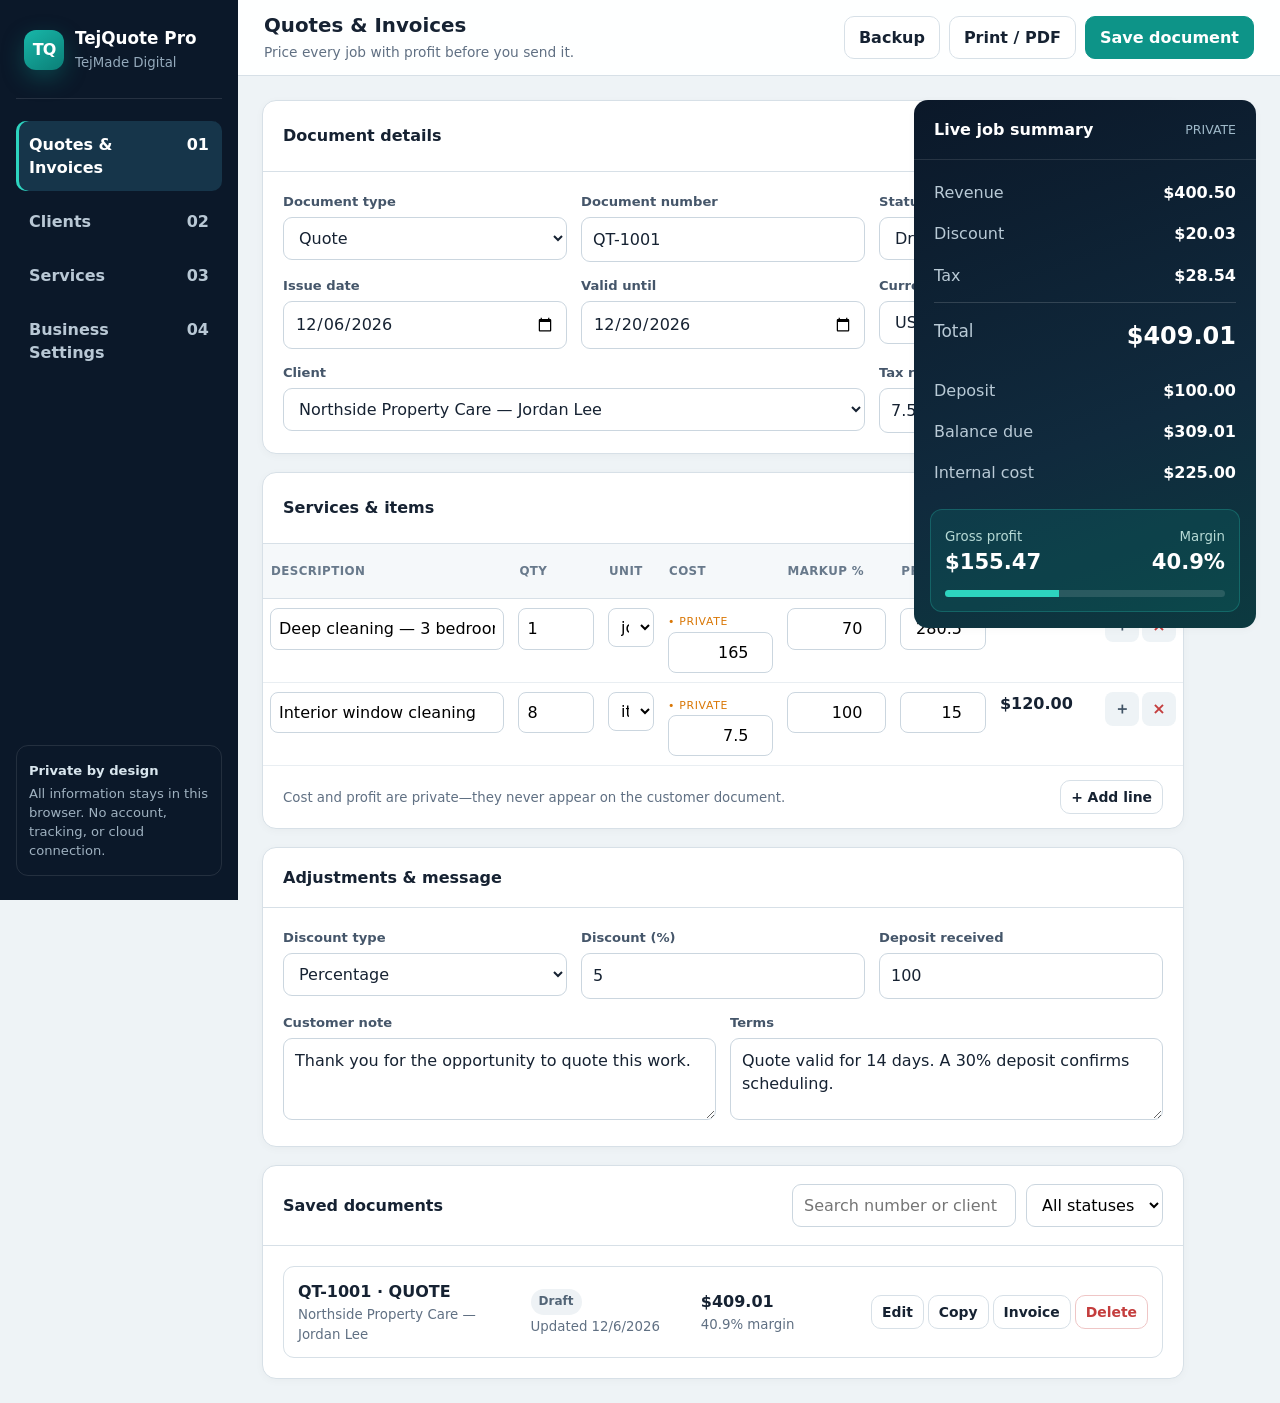
==== products/tejquote-pro/index.html @ 9b28f8f2 "Build TejQuote Pro offline quotation and job-costing app" ====
<!doctype html>
<html lang="en">
<head>
  <meta charset="utf-8">
  <meta name="viewport" content="width=device-width,initial-scale=1,viewport-fit=cover">
  <meta name="theme-color" content="#0b1829">
  <meta name="description" content="Offline quotation, invoice, job-costing and profit calculator for service businesses.">
  <link rel="manifest" href="manifest.webmanifest">
  <title>TejQuote Pro</title>
  <style>
    :root{--ink:#0b1829;--ink2:#13263e;--teal:#0d9488;--teal2:#0f766e;--tealSoft:#dff7f3;--paper:#fff;--bg:#eef3f6;--line:#d7e0e7;--text:#162232;--muted:#607083;--amber:#d97706;--amberSoft:#fff3d6;--red:#c43d3d;--green:#16805e;--shadow:0 12px 32px rgba(11,24,41,.09);--radius:14px}
    *{box-sizing:border-box}
    html{font-size:16px}
    body{margin:0;background:var(--bg);color:var(--text);font-family:Inter,ui-sans-serif,system-ui,-apple-system,BlinkMacSystemFont,"Segoe UI",sans-serif;line-height:1.45}
    button,input,select,textarea{font:inherit}
    button{cursor:pointer}
    button:focus-visible,input:focus-visible,select:focus-visible,textarea:focus-visible{outline:3px solid rgba(13,148,136,.28);outline-offset:2px}
    .app{min-height:100vh;display:grid;grid-template-columns:238px 1fr}
    .sidebar{background:var(--ink);color:#dbe7f1;padding:24px 16px;display:flex;flex-direction:column;position:sticky;top:0;height:100vh}
    .brand{display:flex;align-items:center;gap:11px;padding:2px 8px 24px;border-bottom:1px solid rgba(255,255,255,.11)}
    .brand-mark{width:40px;height:40px;border-radius:12px;background:linear-gradient(145deg,#18b7a9,#0b7f77);display:grid;place-items:center;color:white;font-weight:900;letter-spacing:-1px;box-shadow:0 8px 22px rgba(13,148,136,.34)}
    .brand strong{display:block;color:#fff;font-size:1.05rem}.brand small{color:#94a9bb}
    .nav{display:grid;gap:7px;margin-top:22px}.nav button{border:0;background:transparent;color:#b9c8d5;padding:12px 13px;border-radius:10px;text-align:left;font-weight:650;display:flex;justify-content:space-between}.nav button:hover{background:rgba(255,255,255,.07);color:#fff}.nav button.active{background:#16354a;color:#fff;box-shadow:inset 3px 0 0 #2dd4bf}
    .privacy{margin-top:auto;padding:15px 12px;border:1px solid rgba(255,255,255,.1);border-radius:12px;color:#9fb1c0;font-size:.82rem}.privacy b{display:block;color:#d9e6ee;margin-bottom:4px}
    .content{min-width:0}.topbar{height:76px;background:rgba(255,255,255,.94);backdrop-filter:blur(10px);border-bottom:1px solid var(--line);display:flex;align-items:center;justify-content:space-between;padding:0 26px;position:sticky;top:0;z-index:20}
    .topbar h1{font-size:1.24rem;margin:0}.topbar p{margin:2px 0 0;color:var(--muted);font-size:.86rem}
    .actions{display:flex;gap:9px;flex-wrap:wrap}.btn{border:1px solid var(--line);background:#fff;color:var(--text);min-height:42px;padding:9px 14px;border-radius:10px;font-weight:700}.btn:hover{border-color:#9aabb9;background:#f8fafb}.btn.primary{background:var(--teal);border-color:var(--teal);color:white}.btn.primary:hover{background:var(--teal2)}.btn.dark{background:var(--ink);border-color:var(--ink);color:#fff}.btn.danger{color:var(--red);border-color:#efc6c6}.btn.small{min-height:34px;padding:6px 10px;font-size:.87rem}.btn.ghost{background:transparent;border-color:transparent}
    main{padding:24px;max-width:1620px;margin:auto}.grid{display:grid;grid-template-columns:minmax(0,1fr) 342px;gap:20px;align-items:start}.stack{display:grid;gap:18px}
    .card{background:var(--paper);border:1px solid var(--line);border-radius:var(--radius);box-shadow:0 2px 8px rgba(11,24,41,.03)}.card-head{display:flex;align-items:center;justify-content:space-between;gap:12px;padding:18px 20px;border-bottom:1px solid var(--line)}.card-head h2,.card-head h3{margin:0;font-size:1rem}.card-body{padding:20px}
    .form-grid{display:grid;grid-template-columns:repeat(12,1fr);gap:14px}.field{grid-column:span 4}.field.w6{grid-column:span 6}.field.w8{grid-column:span 8}.field.w12{grid-column:1/-1}.field label{display:block;font-weight:700;font-size:.82rem;color:#45566a;margin:0 0 6px}.field input,.field select,.field textarea{width:100%;border:1px solid #cbd6df;border-radius:9px;background:#fff;color:var(--text);padding:10px 11px;min-height:42px}.field textarea{min-height:82px;resize:vertical}.hint{font-size:.78rem;color:var(--muted);margin-top:5px}.private-label{color:#8a4b00!important}.private-label:after{content:"  • PRIVATE";font-size:.68rem;letter-spacing:.06em;color:var(--amber)}
    .summary{background:linear-gradient(160deg,var(--ink),#102a3d 62%,#0c3a40);color:white;border:0;position:sticky;top:96px;overflow:hidden}.summary .card-head{border-color:rgba(255,255,255,.11)}.summary .card-head span{color:#9fb9c9;font-size:.78rem}.sum-list{padding:12px 20px 4px}.sum-row{display:flex;justify-content:space-between;gap:20px;padding:9px 0;color:#b9cad6}.sum-row strong{color:#fff}.sum-row.total{margin-top:6px;padding:16px 0;border-top:1px solid rgba(255,255,255,.15);font-size:1.06rem}.sum-row.total strong{font-size:1.5rem}.profit-box{margin:12px 16px 16px;background:rgba(13,148,136,.16);border:1px solid rgba(45,212,191,.24);border-radius:12px;padding:14px}.profit-top{display:flex;justify-content:space-between;align-items:end}.profit-top small{color:#b6d9d5}.profit-top strong{font-size:1.32rem}.margin-track{height:7px;background:rgba(255,255,255,.12);border-radius:20px;margin-top:12px;overflow:hidden}.margin-track i{display:block;height:100%;background:#2dd4bf;width:0}.margin-warning{display:none;margin-top:9px;color:#ffd792;font-size:.8rem}.summary.low .profit-box{background:rgba(217,119,6,.15);border-color:rgba(251,191,36,.28)}.summary.low .margin-track i{background:#f59e0b}.summary.low .margin-warning{display:block}
    .line-wrap{overflow:auto}.line-table{width:100%;border-collapse:collapse;min-width:920px}.line-table th{font-size:.74rem;letter-spacing:.035em;text-transform:uppercase;color:#68798b;background:#f5f8fa;text-align:left;padding:10px 8px;border-bottom:1px solid var(--line)}.line-table td{padding:9px 7px;border-bottom:1px solid #e9eef2;vertical-align:top}.line-table input,.line-table select{width:100%;border:1px solid #cbd6df;border-radius:8px;padding:8px;min-height:38px;background:#fff}.line-table .money{text-align:right}.row-actions{display:flex;gap:3px}.icon-btn{width:34px;height:34px;border:0;border-radius:8px;background:#eef3f6;color:#405365;font-weight:800}.icon-btn:hover{background:#dde7ed}.icon-btn.remove{color:var(--red)}
    .section-footer{padding:14px 20px;display:flex;justify-content:space-between;gap:12px;align-items:center}.section-footer small{color:var(--muted)}
    .list-tools{display:flex;gap:10px;flex-wrap:wrap}.list-tools input,.list-tools select{border:1px solid #cbd6df;border-radius:9px;padding:9px 11px;min-height:40px;background:#fff}.records{display:grid;gap:10px}.record{display:grid;grid-template-columns:minmax(180px,1.4fr) 1fr 1fr auto;gap:14px;align-items:center;border:1px solid var(--line);border-radius:11px;padding:13px 14px}.record:hover{border-color:#9fc1c1;box-shadow:0 4px 14px rgba(11,24,41,.05)}.record-title{font-weight:800}.record small{display:block;color:var(--muted);margin-top:2px}.status{display:inline-block;padding:4px 8px;border-radius:999px;font-weight:750;font-size:.75rem;background:#eef2f5;color:#536577}.status.Paid,.status.Accepted{background:#dff5eb;color:#14694f}.status.Sent,.status.Invoiced{background:#e5effc;color:#245c91}.record-actions{display:flex;gap:4px;justify-content:end}
    .empty{text-align:center;padding:38px 20px;color:var(--muted)}.empty b{display:block;color:var(--text);font-size:1.02rem;margin-bottom:6px}
    .two-col{display:grid;grid-template-columns:390px 1fr;gap:20px}.simple-list{display:grid;gap:9px}.simple-item{border:1px solid var(--line);border-radius:10px;padding:13px;display:flex;justify-content:space-between;gap:12px}.simple-item b{display:block}.simple-item small{color:var(--muted)}
    .notice{padding:12px 14px;background:var(--tealSoft);border:1px solid #bde9e1;border-radius:10px;color:#145d57;font-size:.88rem}.warning{background:var(--amberSoft);border-color:#f3d59a;color:#7b4b0b}.hidden{display:none!important}
    .toast{position:fixed;right:22px;bottom:22px;background:var(--ink);color:#fff;padding:12px 16px;border-radius:10px;box-shadow:var(--shadow);z-index:80;transform:translateY(120px);opacity:0;transition:.25s}.toast.show{transform:none;opacity:1}
    .modal-backdrop{position:fixed;inset:0;background:rgba(5,16,29,.62);z-index:60;display:grid;place-items:center;padding:20px}.modal{background:#fff;border-radius:16px;box-shadow:0 25px 70px rgba(0,0,0,.3);max-width:760px;width:100%;max-height:90vh;overflow:auto}.modal-head{padding:18px 20px;border-bottom:1px solid var(--line);display:flex;justify-content:space-between;align-items:center}.modal-head h2{font-size:1.05rem;margin:0}.modal-body{padding:20px}.modal-foot{padding:15px 20px;border-top:1px solid var(--line);display:flex;justify-content:flex-end;gap:9px}
    .print-sheet{display:none;background:#fff;color:#17202c}.print-header{display:flex;justify-content:space-between;gap:30px;border-bottom:3px solid #0f766e;padding-bottom:18px}.print-logo{max-width:130px;max-height:64px;object-fit:contain}.print-title{text-align:right}.print-title h1{font-size:2rem;letter-spacing:.08em;margin:0;color:#0b1829}.print-meta{display:grid;grid-template-columns:1fr 1fr;gap:30px;margin:24px 0}.print-table{width:100%;border-collapse:collapse}.print-table th{background:#0b1829;color:#fff;text-align:left;padding:9px}.print-table td{border-bottom:1px solid #d9e1e6;padding:10px 9px}.print-totals{width:320px;margin:20px 0 20px auto}.print-totals div{display:flex;justify-content:space-between;padding:7px 0}.print-totals .grand{border-top:2px solid #0b1829;font-size:1.15rem;font-weight:800}.print-notes{display:grid;grid-template-columns:1fr 1fr;gap:25px;margin-top:28px}.print-notes h3{font-size:.85rem;text-transform:uppercase;letter-spacing:.06em;color:#536577}
    .mobile-head{display:none}.logo-preview{width:116px;height:72px;border:1px dashed #aab8c4;border-radius:10px;display:grid;place-items:center;overflow:hidden;background:#f8fafb}.logo-preview img{max-width:100%;max-height:100%}
    @media(max-width:1050px){.app{grid-template-columns:82px 1fr}.brand-text,.nav .label,.privacy{display:none}.sidebar{padding:20px 10px}.brand{justify-content:center;padding-inline:0}.nav button{justify-content:center;padding:13px 8px}.grid{grid-template-columns:1fr}.summary{position:relative;top:auto}.two-col{grid-template-columns:1fr}}
    @media(max-width:720px){.app{display:block}.sidebar{height:auto;position:fixed;z-index:40;bottom:0;top:auto;left:0;right:0;padding:7px 8px;display:block}.brand,.privacy{display:none}.nav{margin:0;display:grid;grid-template-columns:repeat(4,1fr);gap:4px}.nav button{font-size:.72rem;padding:9px 3px;display:block;text-align:center}.nav .label{display:block}.content{padding-bottom:70px}.topbar{height:auto;min-height:70px;padding:12px 14px;align-items:flex-start;gap:10px}.topbar p{display:none}.actions{justify-content:flex-end}.actions .btn:not(.primary){display:none}main{padding:14px}.card-body{padding:15px}.card-head{padding:15px}.form-grid{grid-template-columns:1fr}.field,.field.w6,.field.w8{grid-column:1}.line-wrap{overflow:visible}.line-table{min-width:0;display:block}.line-table thead{display:none}.line-table tbody{display:grid;gap:12px}.line-table tr{display:grid;grid-template-columns:repeat(2,1fr);gap:10px;border:1px solid var(--line);border-radius:11px;padding:12px}.line-table td{display:block;border:0;padding:0}.line-table td:first-child,.line-table td:last-child{grid-column:1/-1}.line-table td:before{content:attr(data-label);display:block;font-size:.7rem;font-weight:800;text-transform:uppercase;color:#6d7b89;margin-bottom:4px}.record{grid-template-columns:1fr 1fr}.record-actions{grid-column:1/-1;justify-content:start}.two-col{display:block}.two-col>.card{margin-bottom:16px}.print-meta,.print-notes{grid-template-columns:1fr}.mobile-head{display:block}}
    @media print{body{background:#fff}.app,.toast,.modal-backdrop{display:none!important}.print-sheet{display:block!important;padding:0}.print-sheet.a4{width:210mm;min-height:297mm;padding:14mm}.print-sheet.letter{width:8.5in;min-height:11in;padding:.55in}@page{margin:0}*{-webkit-print-color-adjust:exact;print-color-adjust:exact}}
  </style>
</head>
<body>
<div class="app">
  <aside class="sidebar">
    <div class="brand"><div class="brand-mark">TQ</div><div class="brand-text"><strong>TejQuote Pro</strong><small>TejMade Digital</small></div></div>
    <nav class="nav" aria-label="Main navigation">
      <button data-view="quotes" class="active"><span class="label">Quotes & Invoices</span><span>01</span></button>
      <button data-view="clients"><span class="label">Clients</span><span>02</span></button>
      <button data-view="services"><span class="label">Services</span><span>03</span></button>
      <button data-view="settings"><span class="label">Business Settings</span><span>04</span></button>
    </nav>
    <div class="privacy"><b>Private by design</b>All information stays in this browser. No account, tracking, or cloud connection.</div>
  </aside>
  <section class="content">
    <header class="topbar">
      <div><h1 id="pageTitle">Quotes & Invoices</h1><p id="pageSub">Price every job with profit before you send it.</p></div>
      <div class="actions" id="topActions"></div>
    </header>
    <main id="main"></main>
  </section>
</div>
<section class="print-sheet" id="printSheet"></section>
<div class="toast" id="toast" role="status" aria-live="polite"></div>
<div id="modalRoot"></div>
<input type="file" id="importInput" accept=".json,application/json" class="hidden">
<script>
(function(){
'use strict';
var KEY='tejquote_pro_v1';
var today=function(){return new Date().toISOString().slice(0,10)};
var addDays=function(n){var d=new Date();d.setDate(d.getDate()+n);return d.toISOString().slice(0,10)};
var uid=function(p){return p+'_'+Date.now().toString(36)+'_'+Math.random().toString(36).slice(2,7)};
var num=function(v){var n=Number(v);return Number.isFinite(n)?n:0};
var cents=function(v){return Math.round((num(v)+Number.EPSILON)*100)};
var dec=function(v){return Math.round(num(v)*100)/100};
var esc=function(v){return String(v==null?'':v).replace(/[&<>"']/g,function(s){return {'&':'&amp;','<':'&lt;','>':'&gt;','"':'&quot;',"'":'&#39;'}[s]})};
var attrs=esc;
var symbols={USD:'$',EUR:'€',GBP:'£',AUD:'A$',CAD:'C$',INR:'₹'};
function defaults(){
 var clients=[{id:'c_demo',name:'Jordan Lee',company:'Northside Property Care',email:'jordan@example.com',phone:'(555) 014-0082',address:'1420 Market Street\nSpringfield',notes:'Prefers email'}];
 var services=[
  {id:'s1',name:'Deep cleaning — 3 bedroom home',category:'Cleaning',unit:'job',cost:165,markup:70,price:280.5},
  {id:'s2',name:'Exterior pressure washing',category:'Pressure Washing',unit:'sq ft',cost:.08,markup:150,price:.20},
  {id:'s3',name:'Full interior auto detail',category:'Auto Detailing',unit:'job',cost:72,markup:108.33,price:150},
  {id:'s4',name:'Lawn mowing and edging',category:'Lawn Care',unit:'job',cost:24,markup:87.5,price:45},
  {id:'s5',name:'Handyman labour',category:'Handyman',unit:'hour',cost:32,markup:87.5,price:60},
  {id:'s6',name:'Design / consulting',category:'Freelance',unit:'hour',cost:25,markup:140,price:60}
 ];
 var q={id:'q_demo',type:'QUOTE',number:'QT-1001',issueDate:today(),dueDate:addDays(14),status:'Draft',clientId:'c_demo',currency:'USD',taxLabel:'Sales Tax',taxRate:7.5,discountType:'percent',discountValue:5,deposit:100,notes:'Thank you for the opportunity to quote this work.',terms:'Quote valid for 14 days. A 30% deposit confirms scheduling.',items:[
  {id:'i1',description:'Deep cleaning — 3 bedroom home',qty:1,unit:'job',cost:165,markup:70,price:280.5},
  {id:'i2',description:'Interior window cleaning',qty:8,unit:'item',cost:7.5,markup:100,price:15}
 ],updatedAt:Date.now()};
 return {version:1,settings:{businessName:'ClearPath Home Services',contactName:'Alex Morgan',email:'hello@clearpath.example',phone:'(555) 014-2200',address:'85 River Road\nSpringfield',website:'clearpath.example',logo:'',currency:'USD',customCurrency:'',taxLabel:'Sales Tax',taxRate:7.5,quotePrefix:'QT-',invoicePrefix:'INV-',nextQuote:1002,nextInvoice:1001,targetMargin:35,paper:'a4',defaultTerms:'Quote valid for 14 days. A 30% deposit confirms scheduling.'},clients:clients,services:services,quotes:[q]};
}
function load(){
 try{var x=JSON.parse(localStorage.getItem(KEY));if(x&&x.version===1&&Array.isArray(x.quotes))return x}catch(e){}
 var d=defaults();localStorage.setItem(KEY,JSON.stringify(d));return d;
}
var db=load(),view='quotes',draft=clone(db.quotes[0]||newQuoteData());
function clone(x){return JSON.parse(JSON.stringify(x))}
function persist(){localStorage.setItem(KEY,JSON.stringify(db))}
function currencySymbol(code){return code==='CUSTOM'?(db.settings.customCurrency||'¤'):(symbols[code]||code+' ')}
function moneyFromCents(v,code){return currencySymbol(code||draft.currency)+(Math.max(0,num(v))/100).toLocaleString('en-US',{minimumFractionDigits:2,maximumFractionDigits:2})}
function money(v,code){return moneyFromCents(cents(v),code)}
function calc(q){
 var sub=0,cost=0;
 (q.items||[]).forEach(function(i){sub+=Math.round(cents(i.price)*num(i.qty));cost+=Math.round(cents(i.cost)*num(i.qty))});
 var discount=q.discountType==='percent'?Math.round(sub*Math.max(0,num(q.discountValue))/100):Math.min(sub,cents(q.discountValue));
 discount=Math.max(0,discount);var taxable=Math.max(0,sub-discount);var tax=Math.round(taxable*Math.max(0,num(q.taxRate))/100);var total=taxable+tax;var deposit=Math.max(0,cents(q.deposit));var balance=Math.max(0,total-deposit);var profit=taxable-cost;var margin=taxable>0?(profit/taxable*100):0;
 return {sub:sub,cost:cost,discount:discount,taxable:taxable,tax:tax,total:total,deposit:deposit,balance:balance,profit:profit,margin:margin};
}
function newQuoteData(){
 return {id:uid('q'),type:'QUOTE',number:db.settings.quotePrefix+db.settings.nextQuote,issueDate:today(),dueDate:addDays(14),status:'Draft',clientId:'',currency:db.settings.currency,taxLabel:db.settings.taxLabel,taxRate:db.settings.taxRate,discountType:'percent',discountValue:0,deposit:0,notes:'',terms:db.settings.defaultTerms,items:[{id:uid('i'),description:'',qty:1,unit:'job',cost:0,markup:50,price:0}],updatedAt:Date.now()};
}
function toast(msg){var t=document.getElementById('toast');t.textContent=msg;t.classList.add('show');clearTimeout(toast.timer);toast.timer=setTimeout(function(){t.classList.remove('show')},2600)}
function pageMeta(){
 var map={quotes:['Quotes & Invoices','Price every job with profit before you send it.'],clients:['Clients','Keep customer details ready for the next quote.'],services:['Service Catalog','Reuse profitable pricing instead of guessing each job.'],settings:['Business Settings','Set your brand, defaults, data and print preferences.']};
 document.getElementById('pageTitle').textContent=map[view][0];document.getElementById('pageSub').textContent=map[view][1];
 document.querySelectorAll('[data-view]').forEach(function(b){b.classList.toggle('active',b.dataset.view===view)});
}
function render(){pageMeta();var main=document.getElementById('main'),actions=document.getElementById('topActions');if(view==='quotes'){main.innerHTML=quotePage();actions.innerHTML='<button class="btn" data-action="export">Backup</button><button class="btn" data-action="print">Print / PDF</button><button class="btn primary" data-action="saveQuote">Save document</button>'}else if(view==='clients'){main.innerHTML=clientPage();actions.innerHTML='<button class="btn primary" data-action="newClient">Add client</button>'}else if(view==='services'){main.innerHTML=servicePage();actions.innerHTML='<button class="btn primary" data-action="newService">Add service</button>'}else{main.innerHTML=settingsPage();actions.innerHTML='<button class="btn primary" data-action="saveSettings">Save settings</button>'}updateSummary()}
function option(value,label,current){return '<option value="'+attrs(value)+'" '+(value===current?'selected':'')+'>'+esc(label)+'</option>'}
function quotePage(){
 var clients=db.clients.map(function(c){return option(c.id,(c.company?c.company+' — ':'')+c.name,draft.clientId)}).join('');
 var cur=['USD','EUR','GBP','AUD','CAD','INR','CUSTOM'].map(function(c){return option(c,c==='CUSTOM'?'Custom currency':c,draft.currency)}).join('');
 var rows=(draft.items||[]).map(lineRow).join('');
 var records=db.quotes.slice().sort(function(a,b){return b.updatedAt-a.updatedAt}).map(quoteRecord).join('');
 return '<div class="grid"><div class="stack"><section class="card"><div class="card-head"><h2>Document details</h2><button class="btn small" data-action="newQuote">New quote</button></div><div class="card-body"><div class="form-grid">'+
 '<div class="field"><label>Document type</label><select data-draft="type">'+option('QUOTE','Quote',draft.type)+option('INVOICE','Invoice',draft.type)+'</select></div>'+
 '<div class="field"><label>Document number</label><input data-draft="number" value="'+attrs(draft.number)+'"></div>'+
 '<div class="field"><label>Status</label><select data-draft="status">'+['Draft','Sent','Accepted','Invoiced','Paid'].map(function(x){return option(x,x,draft.status)}).join('')+'</select></div>'+
 '<div class="field"><label>Issue date</label><input type="date" data-draft="issueDate" value="'+attrs(draft.issueDate)+'"></div>'+
 '<div class="field"><label>'+(draft.type==='INVOICE'?'Due date':'Valid until')+'</label><input type="date" data-draft="dueDate" value="'+attrs(draft.dueDate)+'"></div>'+
 '<div class="field"><label>Currency</label><select data-draft="currency">'+cur+'</select></div>'+
 '<div class="field w8"><label>Client</label><select data-draft="clientId"><option value="">Select a client</option>'+clients+'</select></div>'+
 '<div class="field"><label>Tax rate (%)</label><input type="number" min="0" step=".01" data-draft="taxRate" value="'+attrs(draft.taxRate)+'"></div>'+
 '</div></div></section>'+
 '<section class="card"><div class="card-head"><h2>Services & items</h2><button class="btn small" data-action="catalogItem">Add from catalog</button></div><div class="line-wrap"><table class="line-table"><thead><tr><th style="width:27%">Description</th><th>Qty</th><th>Unit</th><th>Cost</th><th>Markup %</th><th>Price</th><th>Customer total</th><th></th></tr></thead><tbody>'+rows+'</tbody></table></div><div class="section-footer"><small>Cost and profit are private—they never appear on the customer document.</small><button class="btn small" data-action="addLine">+ Add line</button></div></section>'+
 '<section class="card"><div class="card-head"><h2>Adjustments & message</h2></div><div class="card-body"><div class="form-grid">'+
 '<div class="field"><label>Discount type</label><select data-draft="discountType">'+option('percent','Percentage',draft.discountType)+option('fixed','Fixed amount',draft.discountType)+'</select></div>'+
 '<div class="field"><label>Discount '+(draft.discountType==='percent'?'(%)':'('+esc(currencySymbol(draft.currency))+')')+'</label><input type="number" min="0" step=".01" data-draft="discountValue" value="'+attrs(draft.discountValue)+'"></div>'+
 '<div class="field"><label>Deposit received</label><input type="number" min="0" step=".01" data-draft="deposit" value="'+attrs(draft.deposit)+'"></div>'+
 '<div class="field w6"><label>Customer note</label><textarea data-draft="notes">'+esc(draft.notes)+'</textarea></div>'+
 '<div class="field w6"><label>Terms</label><textarea data-draft="terms">'+esc(draft.terms)+'</textarea></div>'+
 '</div></div></section>'+
 '<section class="card"><div class="card-head"><h2>Saved documents</h2><div class="list-tools"><input id="quoteSearch" placeholder="Search number or client"><select id="quoteFilter"><option value="">All statuses</option>'+['Draft','Sent','Accepted','Invoiced','Paid'].map(function(x){return option(x,x,'')}).join('')+'</select></div></div><div class="card-body"><div class="records" id="quoteRecords">'+(records||'<div class="empty"><b>No saved documents</b>Create and save your first profitable quote.</div>')+'</div></div></section></div>'+
 '<aside class="card summary" id="summary"><div class="card-head"><h2>Live job summary</h2><span>PRIVATE</span></div><div class="sum-list"><div class="sum-row"><span>Revenue</span><strong id="sSub">—</strong></div><div class="sum-row"><span>Discount</span><strong id="sDisc">—</strong></div><div class="sum-row"><span>Tax</span><strong id="sTax">—</strong></div><div class="sum-row total"><span>Total</span><strong id="sTotal">—</strong></div><div class="sum-row"><span>Deposit</span><strong id="sDeposit">—</strong></div><div class="sum-row"><span>Balance due</span><strong id="sBalance">—</strong></div><div class="sum-row"><span>Internal cost</span><strong id="sCost">—</strong></div></div><div class="profit-box"><div class="profit-top"><div><small>Gross profit</small><br><strong id="sProfit">—</strong></div><div style="text-align:right"><small>Margin</small><br><strong id="sMargin">—</strong></div></div><div class="margin-track"><i id="marginBar"></i></div><div class="margin-warning">Below your '+esc(db.settings.targetMargin)+'% target margin. Review cost or price.</div></div></aside></div>';
}
function lineRow(i){
 var units=['job','hour','sq ft','sq m','item','day'].map(function(u){return option(u,u,i.unit)}).join('');
 var line=Math.round(cents(i.price)*num(i.qty));
 return '<tr data-line="'+attrs(i.id)+'"><td data-label="Description"><input data-item="description" value="'+attrs(i.description)+'" placeholder="Service or item"></td><td data-label="Quantity"><input type="number" min="0" step=".01" data-item="qty" value="'+attrs(i.qty)+'"></td><td data-label="Unit"><select data-item="unit">'+units+'</select></td><td data-label="Internal cost"><label class="private-label"></label><input class="money" type="number" min="0" step=".01" data-item="cost" value="'+attrs(i.cost)+'"></td><td data-label="Markup"><input class="money" type="number" step=".01" data-item="markup" value="'+attrs(dec(i.markup))+'"></td><td data-label="Customer price"><input class="money" type="number" min="0" step=".01" data-item="price" value="'+attrs(dec(i.price))+'"></td><td data-label="Line total"><b>'+esc(moneyFromCents(line,draft.currency))+'</b></td><td data-label="Actions"><div class="row-actions"><button class="icon-btn" title="Duplicate" data-action="duplicateLine" data-id="'+attrs(i.id)+'">＋</button><button class="icon-btn remove" title="Delete" data-action="removeLine" data-id="'+attrs(i.id)+'">×</button></div></td></tr>';
}
function quoteRecord(q){
 var c=db.clients.find(function(x){return x.id===q.clientId}),t=calc(q);
 return '<article class="record" data-record="'+attrs(q.id)+'"><div><div class="record-title">'+esc(q.number)+' · '+esc(q.type)+'</div><small>'+esc(c?((c.company?c.company+' — ':'')+c.name):'No client')+'</small></div><div><span class="status '+attrs(q.status)+'">'+esc(q.status)+'</span><small>Updated '+new Date(q.updatedAt).toLocaleDateString()+'</small></div><div><b>'+esc(moneyFromCents(t.total,q.currency))+'</b><small>'+t.margin.toFixed(1)+'% margin</small></div><div class="record-actions"><button class="btn small" data-action="editQuote" data-id="'+attrs(q.id)+'">Edit</button><button class="btn small" data-action="duplicateQuote" data-id="'+attrs(q.id)+'">Copy</button><button class="btn small" data-action="convertQuote" data-id="'+attrs(q.id)+'">Invoice</button><button class="btn small danger" data-action="deleteQuote" data-id="'+attrs(q.id)+'">Delete</button></div></article>';
}
function updateSummary(){
 if(view!=='quotes')return;var t=calc(draft),m=function(x){return moneyFromCents(x,draft.currency)};
 [['sSub',t.sub],['sDisc',t.discount],['sTax',t.tax],['sTotal',t.total],['sDeposit',t.deposit],['sBalance',t.balance],['sCost',t.cost],['sProfit',t.profit]].forEach(function(x){var e=document.getElementById(x[0]);if(e)e.textContent=(x[0]==='sProfit'&&x[1]<0?'-':'')+m(Math.abs(x[1]))});
 var sm=document.getElementById('sMargin');if(sm)sm.textContent=t.margin.toFixed(1)+'%';var bar=document.getElementById('marginBar');if(bar)bar.style.width=Math.max(0,Math.min(100,t.margin))+'%';var box=document.getElementById('summary');if(box)box.classList.toggle('low',t.margin<num(db.settings.targetMargin));
}
function clientPage(){
 var list=db.clients.map(function(c){return '<div class="simple-item"><div><b>'+esc(c.company||c.name)+'</b><small>'+esc(c.company?c.name:'')+(c.email?' · '+esc(c.email):'')+'</small></div><div><button class="btn small" data-action="editClient" data-id="'+attrs(c.id)+'">Edit</button> <button class="btn small danger" data-action="deleteClient" data-id="'+attrs(c.id)+'">Delete</button></div></div>'}).join('');
 return '<div class="two-col"><section class="card"><div class="card-head"><h2>Why save clients?</h2></div><div class="card-body"><p style="margin-top:0">Choose a saved customer on any quote and their details appear automatically on the customer document.</p><div class="notice">Client information stays on this device and is included only in your exported backup.</div></div></section><section class="card"><div class="card-head"><h2>Client directory</h2><span>'+db.clients.length+' saved</span></div><div class="card-body"><div class="simple-list">'+(list||'<div class="empty"><b>No clients yet</b>Add a client to prepare your first document.</div>')+'</div></div></section></div>';
}
function servicePage(){
 var list=db.services.map(function(s){return '<div class="simple-item"><div><b>'+esc(s.name)+'</b><small>'+esc(s.category)+' · '+esc(money(s.price,db.settings.currency))+' / '+esc(s.unit)+' · '+dec(s.markup)+'% markup</small></div><div><button class="btn small" data-action="editService" data-id="'+attrs(s.id)+'">Edit</button> <button class="btn small danger" data-action="deleteService" data-id="'+attrs(s.id)+'">Delete</button></div></div>'}).join('');
 return '<div class="two-col"><section class="card"><div class="card-head"><h2>Price consistently</h2></div><div class="card-body"><p style="margin-top:0">Store repeatable services with default cost, markup and selling price. Add them to a quote in one click, then adjust for the job.</p><div class="notice warning">Your customer never sees catalog cost or markup.</div></div></section><section class="card"><div class="card-head"><h2>Reusable services</h2><span>'+db.services.length+' saved</span></div><div class="card-body"><div class="simple-list">'+(list||'<div class="empty"><b>No services yet</b>Add your first reusable service.</div>')+'</div></div></section></div>';
}
function settingsPage(){
 var s=db.settings;return '<div class="stack"><section class="card"><div class="card-head"><h2>Business identity</h2></div><div class="card-body"><div class="form-grid">'+
 '<div class="field w6"><label>Business name</label><input data-setting="businessName" value="'+attrs(s.businessName)+'"></div><div class="field w6"><label>Contact name</label><input data-setting="contactName" value="'+attrs(s.contactName)+'"></div>'+
 '<div class="field"><label>Email</label><input type="email" data-setting="email" value="'+attrs(s.email)+'"></div><div class="field"><label>Phone</label><input data-setting="phone" value="'+attrs(s.phone)+'"></div><div class="field"><label>Website</label><input data-setting="website" value="'+attrs(s.website)+'"></div>'+
 '<div class="field w8"><label>Address</label><textarea data-setting="address">'+esc(s.address)+'</textarea></div><div class="field"><label>Logo</label><div class="logo-preview">'+(s.logo?'<img src="'+attrs(s.logo)+'" alt="Business logo">':'<span>No logo</span>')+'</div><input type="file" id="logoInput" accept="image/png,image/jpeg,image/webp" style="margin-top:8px"><button class="btn small ghost" data-action="removeLogo">Remove logo</button></div>'+
 '</div></div></section>'+
 '<section class="card"><div class="card-head"><h2>Pricing & documents</h2></div><div class="card-body"><div class="form-grid">'+
 '<div class="field"><label>Default currency</label><select data-setting="currency">'+['USD','EUR','GBP','AUD','CAD','INR','CUSTOM'].map(function(x){return option(x,x,s.currency)}).join('')+'</select></div><div class="field"><label>Custom currency symbol/code</label><input data-setting="customCurrency" value="'+attrs(s.customCurrency)+'" placeholder="e.g. NZ$"></div><div class="field"><label>Target gross margin (%)</label><input type="number" min="0" max="100" step=".1" data-setting="targetMargin" value="'+attrs(s.targetMargin)+'"></div>'+
 '<div class="field"><label>Tax label</label><input data-setting="taxLabel" value="'+attrs(s.taxLabel)+'"></div><div class="field"><label>Default tax rate (%)</label><input type="number" min="0" step=".01" data-setting="taxRate" value="'+attrs(s.taxRate)+'"></div><div class="field"><label>Paper size</label><select data-setting="paper">'+option('a4','A4',s.paper)+option('letter','US Letter',s.paper)+'</select></div>'+
 '<div class="field"><label>Quote prefix</label><input data-setting="quotePrefix" value="'+attrs(s.quotePrefix)+'"></div><div class="field"><label>Invoice prefix</label><input data-setting="invoicePrefix" value="'+attrs(s.invoicePrefix)+'"></div><div class="field w12"><label>Default terms</label><textarea data-setting="defaultTerms">'+esc(s.defaultTerms)+'</textarea></div>'+
 '</div></div></section>'+
 '<section class="card"><div class="card-head"><h2>Local data</h2></div><div class="card-body"><div class="notice">Export a backup regularly. Clearing browser data can remove locally saved documents.</div><div style="display:flex;gap:10px;flex-wrap:wrap;margin-top:15px"><button class="btn" data-action="export">Export JSON backup</button><button class="btn" data-action="import">Import backup</button><button class="btn" data-action="loadDemo">Reload demo data</button><button class="btn danger" data-action="reset">Start completely clean</button></div></div></section>'+
 '<section class="card"><div class="card-body"><b>TejQuote Pro · Version 1.0</b><p style="color:var(--muted);margin-bottom:0">Published by TejMade Digital. No data leaves this device. No subscription, account or internet connection is required after installation.</p></div></section></div>';
}
function modal(title,body,saveLabel,onSave){
 var root=document.getElementById('modalRoot');root.innerHTML='<div class="modal-backdrop"><div class="modal" role="dialog" aria-modal="true"><div class="modal-head"><h2>'+esc(title)+'</h2><button class="icon-btn" data-action="closeModal">×</button></div><div class="modal-body">'+body+'</div><div class="modal-foot"><button class="btn" data-action="closeModal">Cancel</button><button class="btn primary" id="modalSave">'+esc(saveLabel||'Save')+'</button></div></div></div>';document.getElementById('modalSave').onclick=onSave;
}
function closeModal(){document.getElementById('modalRoot').innerHTML=''}
function clientModal(id){
 var c=id?db.clients.find(function(x){return x.id===id}):{id:uid('c'),name:'',company:'',email:'',phone:'',address:'',notes:''};c=clone(c);
 var body='<div class="form-grid"><div class="field w6"><label>Person name *</label><input id="mcName" value="'+attrs(c.name)+'"></div><div class="field w6"><label>Company</label><input id="mcCompany" value="'+attrs(c.company)+'"></div><div class="field w6"><label>Email</label><input id="mcEmail" value="'+attrs(c.email)+'"></div><div class="field w6"><label>Phone</label><input id="mcPhone" value="'+attrs(c.phone)+'"></div><div class="field w12"><label>Address</label><textarea id="mcAddress">'+esc(c.address)+'</textarea></div><div class="field w12"><label>Notes</label><textarea id="mcNotes">'+esc(c.notes)+'</textarea></div></div>';
 modal(id?'Edit client':'Add client',body,'Save client',function(){c.name=document.getElementById('mcName').value.trim();if(!c.name){toast('Client name is required');return}c.company=document.getElementById('mcCompany').value.trim();c.email=document.getElementById('mcEmail').value.trim();c.phone=document.getElementById('mcPhone').value.trim();c.address=document.getElementById('mcAddress').value.trim();c.notes=document.getElementById('mcNotes').value.trim();var ix=db.clients.findIndex(function(x){return x.id===c.id});if(ix>=0)db.clients[ix]=c;else db.clients.push(c);persist();closeModal();render();toast('Client saved')});
}
function serviceModal(id){
 var s=id?db.services.find(function(x){return x.id===id}):{id:uid('s'),name:'',category:'General',unit:'job',cost:0,markup:50,price:0};s=clone(s);
 var body='<div class="form-grid"><div class="field w8"><label>Service name *</label><input id="msName" value="'+attrs(s.name)+'"></div><div class="field"><label>Category</label><input id="msCategory" value="'+attrs(s.category)+'"></div><div class="field"><label>Unit</label><select id="msUnit">'+['job','hour','sq ft','sq m','item','day'].map(function(x){return option(x,x,s.unit)}).join('')+'</select></div><div class="field"><label>Internal unit cost</label><input id="msCost" type="number" min="0" step=".01" value="'+attrs(s.cost)+'"></div><div class="field"><label>Markup (%)</label><input id="msMarkup" type="number" step=".01" value="'+attrs(s.markup)+'"></div><div class="field"><label>Customer unit price</label><input id="msPrice" type="number" min="0" step=".01" value="'+attrs(s.price)+'"></div></div>';
 modal(id?'Edit service':'Add service',body,'Save service',function(){s.name=document.getElementById('msName').value.trim();if(!s.name){toast('Service name is required');return}s.category=document.getElementById('msCategory').value.trim()||'General';s.unit=document.getElementById('msUnit').value;s.cost=dec(document.getElementById('msCost').value);s.markup=dec(document.getElementById('msMarkup').value);s.price=dec(document.getElementById('msPrice').value);var ix=db.services.findIndex(function(x){return x.id===s.id});if(ix>=0)db.services[ix]=s;else db.services.push(s);persist();closeModal();render();toast('Service saved')});
 var costEl=document.getElementById('msCost'),markEl=document.getElementById('msMarkup'),priceEl=document.getElementById('msPrice');function priceCalc(){priceEl.value=dec(num(costEl.value)*(1+num(markEl.value)/100))}costEl.addEventListener('input',priceCalc);markEl.addEventListener('input',priceCalc);priceEl.addEventListener('input',function(){markEl.value=num(costEl.value)>0?dec((num(priceEl.value)/num(costEl.value)-1)*100):0});
}
function catalogModal(){
 var body='<div class="simple-list">'+db.services.map(function(s){return '<div class="simple-item"><div><b>'+esc(s.name)+'</b><small>'+esc(s.category)+' · '+esc(money(s.price,draft.currency))+' / '+esc(s.unit)+'</small></div><button class="btn small primary" data-add-service="'+attrs(s.id)+'">Add</button></div>'}).join('')+'</div>';
 modal('Add from service catalog',body,'Done',function(){closeModal();render()});document.querySelectorAll('[data-add-service]').forEach(function(b){b.onclick=function(){var s=db.services.find(function(x){return x.id===b.dataset.addService});if(s){draft.items.push({id:uid('i'),description:s.name,qty:1,unit:s.unit,cost:s.cost,markup:s.markup,price:s.price});toast('Service added')}}});
}
function saveQuote(){
 if(!draft.number.trim()){toast('Document number is required');return}if(!draft.clientId){toast('Select a client before saving');return}if(!draft.items.length||!draft.items.some(function(i){return i.description.trim()&&num(i.qty)>0})){toast('Add at least one valid line item');return}
 draft.updatedAt=Date.now();var ix=db.quotes.findIndex(function(q){return q.id===draft.id});if(ix>=0)db.quotes[ix]=clone(draft);else{db.quotes.push(clone(draft));if(draft.type==='INVOICE')db.settings.nextInvoice++;else db.settings.nextQuote++}persist();render();toast('Document saved locally');
}
function printDoc(){
 if(!draft.clientId){toast('Select a client before printing');return}var c=db.clients.find(function(x){return x.id===draft.clientId});var s=db.settings,t=calc(draft),m=function(x){return moneyFromCents(x,draft.currency)};
 var rows=draft.items.filter(function(i){return i.description.trim()}).map(function(i){return '<tr><td>'+esc(i.description)+'</td><td>'+esc(i.qty)+' '+esc(i.unit)+'</td><td style="text-align:right">'+esc(money(i.price,draft.currency))+'</td><td style="text-align:right">'+esc(m(Math.round(cents(i.price)*num(i.qty))))+'</td></tr>'}).join('');
 var p=document.getElementById('printSheet');p.className='print-sheet '+s.paper;p.innerHTML='<div class="print-header"><div>'+(s.logo?'<img class="print-logo" src="'+attrs(s.logo)+'" alt="">':'<b style="font-size:1.25rem">'+esc(s.businessName)+'</b>')+'<div>'+esc(s.contactName)+'</div><div>'+esc(s.email)+' · '+esc(s.phone)+'</div><div style="white-space:pre-line">'+esc(s.address)+'</div></div><div class="print-title"><h1>'+esc(draft.type)+'</h1><b>'+esc(draft.number)+'</b><div>Issued '+esc(draft.issueDate)+'</div><div>'+(draft.type==='INVOICE'?'Due ':'Valid until ')+esc(draft.dueDate)+'</div></div></div><div class="print-meta"><div><b>BILL TO</b><p>'+esc(c.company||c.name)+'<br>'+(c.company?esc(c.name)+'<br>':'')+esc(c.email)+'<br>'+esc(c.phone)+'<br><span style="white-space:pre-line">'+esc(c.address)+'</span></p></div><div style="text-align:right"><b>Status</b><p>'+esc(draft.status)+'<br>Currency: '+esc(draft.currency)+'</p></div></div><table class="print-table"><thead><tr><th>Description</th><th>Quantity</th><th style="text-align:right">Unit price</th><th style="text-align:right">Amount</th></tr></thead><tbody>'+rows+'</tbody></table><div class="print-totals"><div><span>Subtotal</span><b>'+esc(m(t.sub))+'</b></div>'+(t.discount?'<div><span>Discount</span><b>-'+esc(m(t.discount))+'</b></div>':'')+(t.tax?'<div><span>'+esc(draft.taxLabel||s.taxLabel)+' ('+esc(draft.taxRate)+'%)</span><b>'+esc(m(t.tax))+'</b></div>':'')+'<div class="grand"><span>Total</span><span>'+esc(m(t.total))+'</span></div>'+(t.deposit?'<div><span>Deposit</span><b>-'+esc(m(t.deposit))+'</b></div>':'')+'<div><span>Balance due</span><b>'+esc(m(t.balance))+'</b></div></div><div class="print-notes"><div><h3>Notes</h3><p style="white-space:pre-line">'+esc(draft.notes||'—')+'</p></div><div><h3>Terms</h3><p style="white-space:pre-line">'+esc(draft.terms||'—')+'</p></div></div>';window.print();
}
function exportData(){var blob=new Blob([JSON.stringify(db,null,2)],{type:'application/json'}),a=document.createElement('a');a.href=URL.createObjectURL(blob);a.download='tejquote-pro-backup-'+today()+'.json';a.click();setTimeout(function(){URL.revokeObjectURL(a.href)},500);toast('Backup downloaded')}
function importData(file){var r=new FileReader();r.onload=function(){try{var x=JSON.parse(r.result);if(!x||x.version!==1||!Array.isArray(x.quotes)||!Array.isArray(x.clients)||!x.settings)throw Error();if(!confirm('Replace current local data with this backup?'))return;db=x;persist();draft=clone(db.quotes[0]||newQuoteData());view='quotes';render();toast('Backup imported')}catch(e){toast('That file is not a valid TejQuote Pro backup')}};r.readAsText(file)}
document.addEventListener('click',function(e){
 var b=e.target.closest('[data-view],[data-action]');if(!b)return;if(b.dataset.view){view=b.dataset.view;render();return}var a=b.dataset.action,id=b.dataset.id;
 if(a==='newQuote'){draft=newQuoteData();render()}else if(a==='saveQuote')saveQuote();else if(a==='addLine'){draft.items.push({id:uid('i'),description:'',qty:1,unit:'job',cost:0,markup:50,price:0});render()}else if(a==='removeLine'){draft.items=draft.items.filter(function(x){return x.id!==id});render()}else if(a==='duplicateLine'){var it=draft.items.find(function(x){return x.id===id});if(it){var cp=clone(it);cp.id=uid('i');draft.items.push(cp);render()}}else if(a==='catalogItem')catalogModal();else if(a==='print')printDoc();else if(a==='editQuote'){var q=db.quotes.find(function(x){return x.id===id});if(q){draft=clone(q);window.scrollTo({top:0,behavior:'smooth'});render()}}else if(a==='duplicateQuote'){var q2=db.quotes.find(function(x){return x.id===id});if(q2){draft=clone(q2);draft.id=uid('q');draft.number=db.settings.quotePrefix+db.settings.nextQuote;draft.status='Draft';draft.updatedAt=Date.now();render();toast('Copy ready — save when finished')}}else if(a==='convertQuote'){var q3=db.quotes.find(function(x){return x.id===id});if(q3){draft=clone(q3);draft.id=uid('q');draft.type='INVOICE';draft.number=db.settings.invoicePrefix+db.settings.nextInvoice;draft.status='Invoiced';draft.issueDate=today();draft.dueDate=addDays(14);render();toast('Invoice created — save when finished')}}else if(a==='deleteQuote'){if(confirm('Delete this saved document?')){db.quotes=db.quotes.filter(function(x){return x.id!==id});persist();if(draft.id===id)draft=newQuoteData();render();toast('Document deleted')}}else if(a==='newClient')clientModal();else if(a==='editClient')clientModal(id);else if(a==='deleteClient'){if(db.quotes.some(function(q){return q.clientId===id})){toast('This client is used by a saved document')}else if(confirm('Delete this client?')){db.clients=db.clients.filter(function(x){return x.id!==id});persist();render()}}else if(a==='newService')serviceModal();else if(a==='editService')serviceModal(id);else if(a==='deleteService'){if(confirm('Delete this service preset?')){db.services=db.services.filter(function(x){return x.id!==id});persist();render()}}else if(a==='saveSettings'){persist();render();toast('Settings saved')}else if(a==='removeLogo'){db.settings.logo='';persist();render()}else if(a==='export')exportData();else if(a==='import')document.getElementById('importInput').click();else if(a==='loadDemo'){if(confirm('Replace current data with the demo set?')){db=defaults();persist();draft=clone(db.quotes[0]);view='quotes';render();toast('Demo data loaded')}}else if(a==='reset'){if(confirm('Permanently remove all local TejQuote Pro data? Export a backup first if needed.')){var d=defaults();d.clients=[];d.quotes=[];d.services=[];d.settings.businessName='Your Business';d.settings.contactName='';d.settings.email='';d.settings.phone='';d.settings.address='';d.settings.website='';db=d;persist();draft=newQuoteData();view='settings';render();toast('Clean workspace ready')}}else if(a==='closeModal')closeModal();
});
document.addEventListener('input',function(e){
 var k=e.target.dataset.draft;if(k){draft[k]=['taxRate','discountValue','deposit'].indexOf(k)>=0?num(e.target.value):e.target.value;if(k==='discountType'||k==='currency'||k==='type')render();else updateSummary();return}
 var sk=e.target.dataset.setting;if(sk){db.settings[sk]=['taxRate','targetMargin'].indexOf(sk)>=0?num(e.target.value):e.target.value;return}
 var ik=e.target.dataset.item;if(ik){var tr=e.target.closest('[data-line]'),it=draft.items.find(function(x){return x.id===tr.dataset.line});if(!it)return;if(['qty','cost','markup','price'].indexOf(ik)>=0)it[ik]=num(e.target.value);else it[ik]=e.target.value;if(ik==='cost'||ik==='markup')it.price=dec(num(it.cost)*(1+num(it.markup)/100));if(ik==='price')it.markup=num(it.cost)>0?dec((num(it.price)/num(it.cost)-1)*100):0;var focus=ik,pos=draft.items.indexOf(it);render();var row=document.querySelectorAll('[data-line]')[pos];if(row){var input=row.querySelector('[data-item="'+focus+'"]');if(input){input.focus();try{input.setSelectionRange(input.value.length,input.value.length)}catch(x){}}}}
});
document.addEventListener('change',function(e){
 if(e.target.id==='importInput'&&e.target.files[0])importData(e.target.files[0]);
 if(e.target.id==='logoInput'&&e.target.files[0]){var f=e.target.files[0];if(f.size>1500000){toast('Use a logo smaller than 1.5 MB');return}var r=new FileReader();r.onload=function(){db.settings.logo=r.result;persist();render();toast('Logo saved locally')};r.readAsDataURL(f)}
 if(e.target.dataset.draft){draft[e.target.dataset.draft]=e.target.value;render()}
});
document.addEventListener('keyup',function(e){
 if(e.target.id==='quoteSearch'||e.target.id==='quoteFilter'){var search=(document.getElementById('quoteSearch').value||'').toLowerCase(),filter=document.getElementById('quoteFilter').value;document.querySelectorAll('[data-record]').forEach(function(el){var q=db.quotes.find(function(x){return x.id===el.dataset.record}),c=db.clients.find(function(x){return x.id===q.clientId}),hay=(q.number+' '+(c?c.name+' '+c.company:'')).toLowerCase();el.style.display=hay.indexOf(search)>=0&&(!filter||q.status===filter)?'grid':'none'})}
});
document.addEventListener('change',function(e){if(e.target.id==='quoteFilter')e.target.dispatchEvent(new KeyboardEvent('keyup'))});
render();
if('serviceWorker' in navigator)window.addEventListener('load',function(){navigator.serviceWorker.register('sw.js').catch(function(){})});
})();
</script>
</body>
</html>
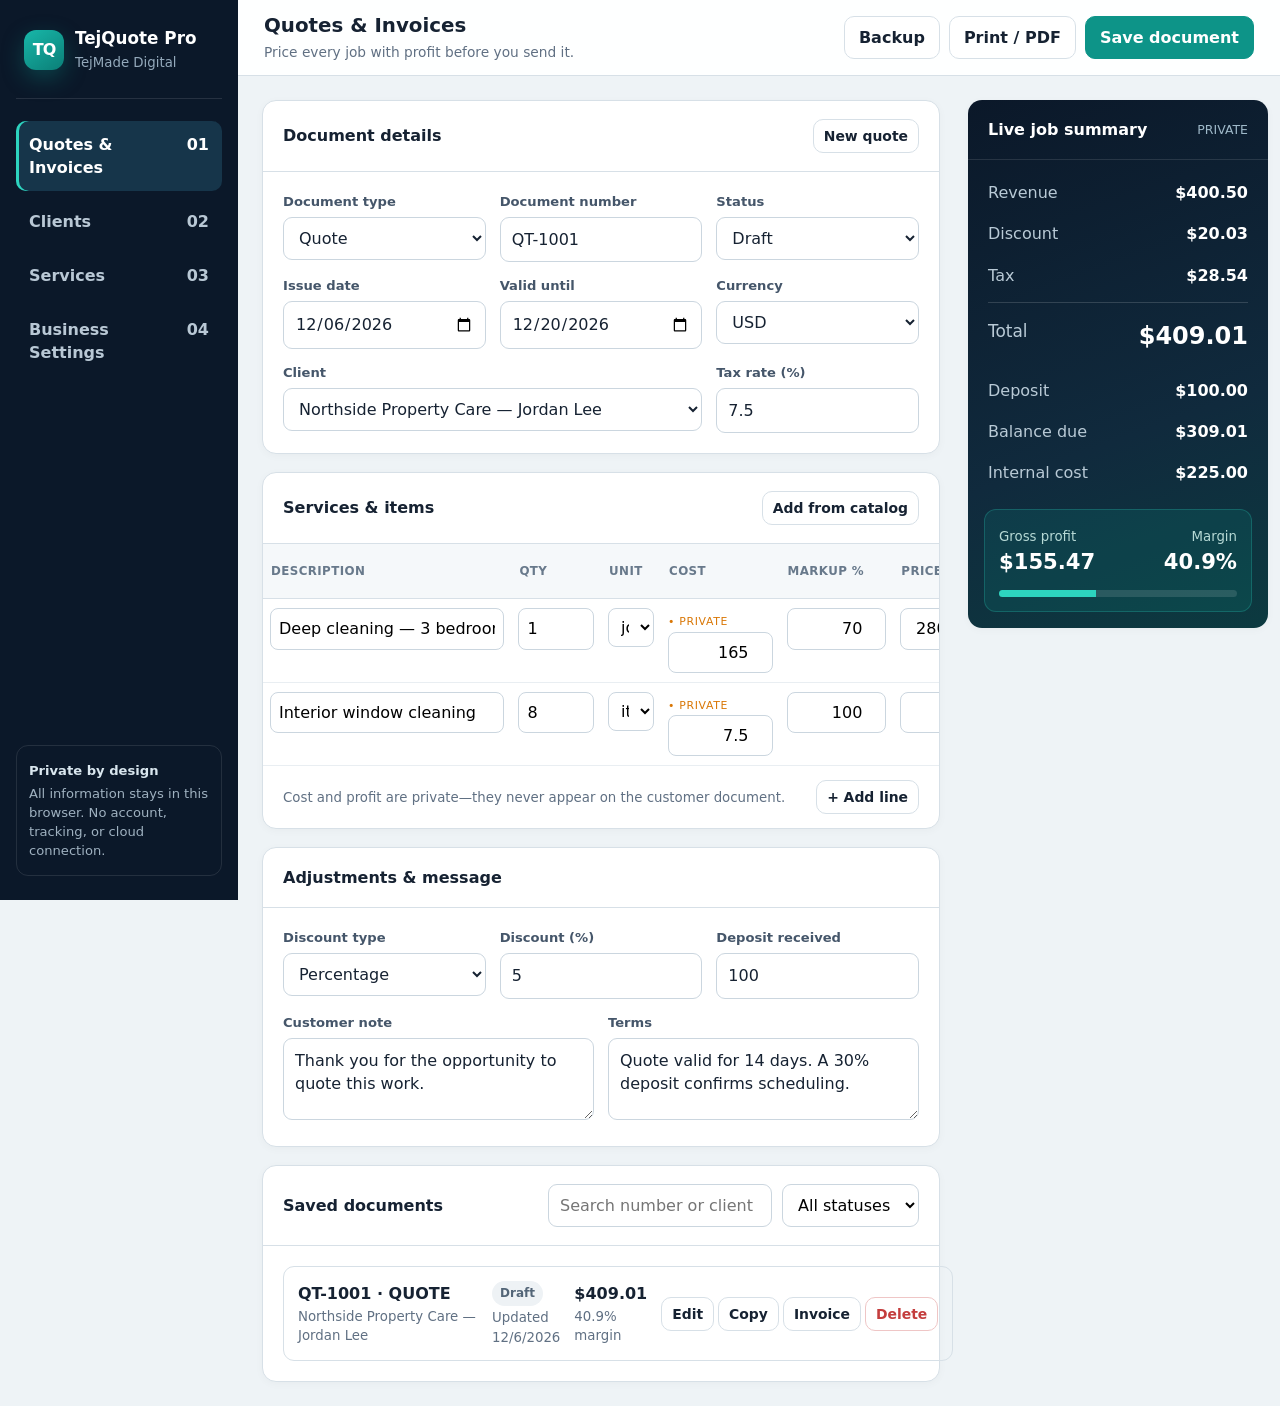
==== commit 3aa95956: "Move live summary right and harden form layout" ====
--- a/products/tejquote-pro/index.html
+++ b/products/tejquote-pro/index.html
@@ -6,6 +6,7 @@
   <meta name="theme-color" content="#0b1829">
   <meta name="description" content="Offline quotation, invoice, job-costing and profit calculator for service businesses.">
   <link rel="manifest" href="manifest.webmanifest">
+  <link rel="icon" href="icon.svg" type="image/svg+xml">
   <title>TejQuote Pro</title>
   <style>
     :root{--ink:#0b1829;--ink2:#13263e;--teal:#0d9488;--teal2:#0f766e;--tealSoft:#dff7f3;--paper:#fff;--bg:#eef3f6;--line:#d7e0e7;--text:#162232;--muted:#607083;--amber:#d97706;--amberSoft:#fff3d6;--red:#c43d3d;--green:#16805e;--shadow:0 12px 32px rgba(11,24,41,.09);--radius:14px}
@@ -25,10 +26,10 @@
     .content{min-width:0}.topbar{height:76px;background:rgba(255,255,255,.94);backdrop-filter:blur(10px);border-bottom:1px solid var(--line);display:flex;align-items:center;justify-content:space-between;padding:0 26px;position:sticky;top:0;z-index:20}
     .topbar h1{font-size:1.24rem;margin:0}.topbar p{margin:2px 0 0;color:var(--muted);font-size:.86rem}
     .actions{display:flex;gap:9px;flex-wrap:wrap}.btn{border:1px solid var(--line);background:#fff;color:var(--text);min-height:42px;padding:9px 14px;border-radius:10px;font-weight:700}.btn:hover{border-color:#9aabb9;background:#f8fafb}.btn.primary{background:var(--teal);border-color:var(--teal);color:white}.btn.primary:hover{background:var(--teal2)}.btn.dark{background:var(--ink);border-color:var(--ink);color:#fff}.btn.danger{color:var(--red);border-color:#efc6c6}.btn.small{min-height:34px;padding:6px 10px;font-size:.87rem}.btn.ghost{background:transparent;border-color:transparent}
-    main{padding:24px;max-width:1620px;margin:auto}.grid{display:grid;grid-template-columns:minmax(0,1fr) 342px;gap:20px;align-items:start}.stack{display:grid;gap:18px}
-    .card{background:var(--paper);border:1px solid var(--line);border-radius:var(--radius);box-shadow:0 2px 8px rgba(11,24,41,.03)}.card-head{display:flex;align-items:center;justify-content:space-between;gap:12px;padding:18px 20px;border-bottom:1px solid var(--line)}.card-head h2,.card-head h3{margin:0;font-size:1rem}.card-body{padding:20px}
-    .form-grid{display:grid;grid-template-columns:repeat(12,1fr);gap:14px}.field{grid-column:span 4}.field.w6{grid-column:span 6}.field.w8{grid-column:span 8}.field.w12{grid-column:1/-1}.field label{display:block;font-weight:700;font-size:.82rem;color:#45566a;margin:0 0 6px}.field input,.field select,.field textarea{width:100%;border:1px solid #cbd6df;border-radius:9px;background:#fff;color:var(--text);padding:10px 11px;min-height:42px}.field textarea{min-height:82px;resize:vertical}.hint{font-size:.78rem;color:var(--muted);margin-top:5px}.private-label{color:#8a4b00!important}.private-label:after{content:"  • PRIVATE";font-size:.68rem;letter-spacing:.06em;color:var(--amber)}
-    .summary{background:linear-gradient(160deg,var(--ink),#102a3d 62%,#0c3a40);color:white;border:0;position:sticky;top:96px;overflow:hidden}.summary .card-head{border-color:rgba(255,255,255,.11)}.summary .card-head span{color:#9fb9c9;font-size:.78rem}.sum-list{padding:12px 20px 4px}.sum-row{display:flex;justify-content:space-between;gap:20px;padding:9px 0;color:#b9cad6}.sum-row strong{color:#fff}.sum-row.total{margin-top:6px;padding:16px 0;border-top:1px solid rgba(255,255,255,.15);font-size:1.06rem}.sum-row.total strong{font-size:1.5rem}.profit-box{margin:12px 16px 16px;background:rgba(13,148,136,.16);border:1px solid rgba(45,212,191,.24);border-radius:12px;padding:14px}.profit-top{display:flex;justify-content:space-between;align-items:end}.profit-top small{color:#b6d9d5}.profit-top strong{font-size:1.32rem}.margin-track{height:7px;background:rgba(255,255,255,.12);border-radius:20px;margin-top:12px;overflow:hidden}.margin-track i{display:block;height:100%;background:#2dd4bf;width:0}.margin-warning{display:none;margin-top:9px;color:#ffd792;font-size:.8rem}.summary.low .profit-box{background:rgba(217,119,6,.15);border-color:rgba(251,191,36,.28)}.summary.low .margin-track i{background:#f59e0b}.summary.low .margin-warning{display:block}
+    main{padding:24px 12px 24px 24px;max-width:1620px;margin:auto}.grid{display:grid;grid-template-columns:minmax(0,1fr) 300px;gap:28px;align-items:start}.stack{display:grid;gap:18px;min-width:0}
+    .card{min-width:0;background:var(--paper);border:1px solid var(--line);border-radius:var(--radius);box-shadow:0 2px 8px rgba(11,24,41,.03)}.card-head{display:flex;align-items:center;justify-content:space-between;gap:12px;padding:18px 20px;border-bottom:1px solid var(--line)}.card-head h2,.card-head h3{margin:0;font-size:1rem}.card-body{padding:20px}
+    .form-grid{display:grid;grid-template-columns:repeat(12,minmax(0,1fr));gap:14px}.field{min-width:0;grid-column:span 4}.field.w6{grid-column:span 6}.field.w8{grid-column:span 8}.field.w12{grid-column:1/-1}.field label{display:block;font-weight:700;font-size:.82rem;color:#45566a;margin:0 0 6px}.field input,.field select,.field textarea{width:100%;border:1px solid #cbd6df;border-radius:9px;background:#fff;color:var(--text);padding:10px 11px;min-height:42px}.field textarea{min-height:82px;resize:vertical}.hint{font-size:.78rem;color:var(--muted);margin-top:5px}.private-label{color:#8a4b00!important}.private-label:after{content:"  • PRIVATE";font-size:.68rem;letter-spacing:.06em;color:var(--amber)}
+    .summary{min-width:0;background:linear-gradient(160deg,var(--ink),#102a3d 62%,#0c3a40);color:white;border:0;position:sticky;top:96px;overflow:hidden}.summary .card-head{border-color:rgba(255,255,255,.11)}.summary .card-head span{color:#9fb9c9;font-size:.78rem}.sum-list{padding:12px 20px 4px}.sum-row{display:flex;justify-content:space-between;gap:20px;padding:9px 0;color:#b9cad6}.sum-row strong{color:#fff}.sum-row.total{margin-top:6px;padding:16px 0;border-top:1px solid rgba(255,255,255,.15);font-size:1.06rem}.sum-row.total strong{font-size:1.5rem}.profit-box{margin:12px 16px 16px;background:rgba(13,148,136,.16);border:1px solid rgba(45,212,191,.24);border-radius:12px;padding:14px}.profit-top{display:flex;justify-content:space-between;align-items:end}.profit-top small{color:#b6d9d5}.profit-top strong{font-size:1.32rem}.margin-track{height:7px;background:rgba(255,255,255,.12);border-radius:20px;margin-top:12px;overflow:hidden}.margin-track i{display:block;height:100%;background:#2dd4bf;width:0}.margin-warning{display:none;margin-top:9px;color:#ffd792;font-size:.8rem}.summary.low .profit-box{background:rgba(217,119,6,.15);border-color:rgba(251,191,36,.28)}.summary.low .margin-track i{background:#f59e0b}.summary.low .margin-warning{display:block}
     .line-wrap{overflow:auto}.line-table{width:100%;border-collapse:collapse;min-width:920px}.line-table th{font-size:.74rem;letter-spacing:.035em;text-transform:uppercase;color:#68798b;background:#f5f8fa;text-align:left;padding:10px 8px;border-bottom:1px solid var(--line)}.line-table td{padding:9px 7px;border-bottom:1px solid #e9eef2;vertical-align:top}.line-table input,.line-table select{width:100%;border:1px solid #cbd6df;border-radius:8px;padding:8px;min-height:38px;background:#fff}.line-table .money{text-align:right}.row-actions{display:flex;gap:3px}.icon-btn{width:34px;height:34px;border:0;border-radius:8px;background:#eef3f6;color:#405365;font-weight:800}.icon-btn:hover{background:#dde7ed}.icon-btn.remove{color:var(--red)}
     .section-footer{padding:14px 20px;display:flex;justify-content:space-between;gap:12px;align-items:center}.section-footer small{color:var(--muted)}
     .list-tools{display:flex;gap:10px;flex-wrap:wrap}.list-tools input,.list-tools select{border:1px solid #cbd6df;border-radius:9px;padding:9px 11px;min-height:40px;background:#fff}.records{display:grid;gap:10px}.record{display:grid;grid-template-columns:minmax(180px,1.4fr) 1fr 1fr auto;gap:14px;align-items:center;border:1px solid var(--line);border-radius:11px;padding:13px 14px}.record:hover{border-color:#9fc1c1;box-shadow:0 4px 14px rgba(11,24,41,.05)}.record-title{font-weight:800}.record small{display:block;color:var(--muted);margin-top:2px}.status{display:inline-block;padding:4px 8px;border-radius:999px;font-weight:750;font-size:.75rem;background:#eef2f5;color:#536577}.status.Paid,.status.Accepted{background:#dff5eb;color:#14694f}.status.Sent,.status.Invoiced{background:#e5effc;color:#245c91}.record-actions{display:flex;gap:4px;justify-content:end}
@@ -40,7 +41,7 @@
     .print-sheet{display:none;background:#fff;color:#17202c}.print-header{display:flex;justify-content:space-between;gap:30px;border-bottom:3px solid #0f766e;padding-bottom:18px}.print-logo{max-width:130px;max-height:64px;object-fit:contain}.print-title{text-align:right}.print-title h1{font-size:2rem;letter-spacing:.08em;margin:0;color:#0b1829}.print-meta{display:grid;grid-template-columns:1fr 1fr;gap:30px;margin:24px 0}.print-table{width:100%;border-collapse:collapse}.print-table th{background:#0b1829;color:#fff;text-align:left;padding:9px}.print-table td{border-bottom:1px solid #d9e1e6;padding:10px 9px}.print-totals{width:320px;margin:20px 0 20px auto}.print-totals div{display:flex;justify-content:space-between;padding:7px 0}.print-totals .grand{border-top:2px solid #0b1829;font-size:1.15rem;font-weight:800}.print-notes{display:grid;grid-template-columns:1fr 1fr;gap:25px;margin-top:28px}.print-notes h3{font-size:.85rem;text-transform:uppercase;letter-spacing:.06em;color:#536577}
     .mobile-head{display:none}.logo-preview{width:116px;height:72px;border:1px dashed #aab8c4;border-radius:10px;display:grid;place-items:center;overflow:hidden;background:#f8fafb}.logo-preview img{max-width:100%;max-height:100%}
     @media(max-width:1050px){.app{grid-template-columns:82px 1fr}.brand-text,.nav .label,.privacy{display:none}.sidebar{padding:20px 10px}.brand{justify-content:center;padding-inline:0}.nav button{justify-content:center;padding:13px 8px}.grid{grid-template-columns:1fr}.summary{position:relative;top:auto}.two-col{grid-template-columns:1fr}}
-    @media(max-width:720px){.app{display:block}.sidebar{height:auto;position:fixed;z-index:40;bottom:0;top:auto;left:0;right:0;padding:7px 8px;display:block}.brand,.privacy{display:none}.nav{margin:0;display:grid;grid-template-columns:repeat(4,1fr);gap:4px}.nav button{font-size:.72rem;padding:9px 3px;display:block;text-align:center}.nav .label{display:block}.content{padding-bottom:70px}.topbar{height:auto;min-height:70px;padding:12px 14px;align-items:flex-start;gap:10px}.topbar p{display:none}.actions{justify-content:flex-end}.actions .btn:not(.primary){display:none}main{padding:14px}.card-body{padding:15px}.card-head{padding:15px}.form-grid{grid-template-columns:1fr}.field,.field.w6,.field.w8{grid-column:1}.line-wrap{overflow:visible}.line-table{min-width:0;display:block}.line-table thead{display:none}.line-table tbody{display:grid;gap:12px}.line-table tr{display:grid;grid-template-columns:repeat(2,1fr);gap:10px;border:1px solid var(--line);border-radius:11px;padding:12px}.line-table td{display:block;border:0;padding:0}.line-table td:first-child,.line-table td:last-child{grid-column:1/-1}.line-table td:before{content:attr(data-label);display:block;font-size:.7rem;font-weight:800;text-transform:uppercase;color:#6d7b89;margin-bottom:4px}.record{grid-template-columns:1fr 1fr}.record-actions{grid-column:1/-1;justify-content:start}.two-col{display:block}.two-col>.card{margin-bottom:16px}.print-meta,.print-notes{grid-template-columns:1fr}.mobile-head{display:block}}
+    @media(max-width:720px){.app{display:block}.sidebar{height:auto;position:fixed;z-index:40;bottom:0;top:auto;left:0;right:0;padding:7px 8px;display:block}.brand,.privacy{display:none}.nav{margin:0;display:grid;grid-template-columns:repeat(4,1fr);gap:4px}.nav button{font-size:.72rem;padding:9px 3px;display:block;text-align:center}.nav .label{display:block}.content{padding-bottom:70px}.topbar{height:auto;min-height:70px;padding:12px 14px;align-items:stretch;gap:10px;flex-direction:column}.topbar p{display:none}.actions{display:grid;grid-template-columns:repeat(2,minmax(0,1fr));width:100%}.actions .btn{display:block}.actions [data-action="export"]{display:none}.actions .btn:only-child{grid-column:1/-1}main{padding:14px}.card-body{padding:15px}.card-head{padding:15px}.form-grid{grid-template-columns:1fr}.field,.field.w6,.field.w8{grid-column:1}.line-wrap{overflow:visible}.line-table{min-width:0;display:block}.line-table thead{display:none}.line-table tbody{display:grid;gap:12px}.line-table tr{display:grid;grid-template-columns:repeat(2,1fr);gap:10px;border:1px solid var(--line);border-radius:11px;padding:12px}.line-table td{display:block;border:0;padding:0}.line-table td:first-child,.line-table td:last-child{grid-column:1/-1}.line-table td:before{content:attr(data-label);display:block;font-size:.7rem;font-weight:800;text-transform:uppercase;color:#6d7b89;margin-bottom:4px}.record{grid-template-columns:1fr 1fr}.record-actions{grid-column:1/-1;justify-content:start}.two-col{display:block}.two-col>.card{margin-bottom:16px}.print-meta,.print-notes{grid-template-columns:1fr}.mobile-head{display:block}}
     @media print{body{background:#fff}.app,.toast,.modal-backdrop{display:none!important}.print-sheet{display:block!important;padding:0}.print-sheet.a4{width:210mm;min-height:297mm;padding:14mm}.print-sheet.letter{width:8.5in;min-height:11in;padding:.55in}@page{margin:0}*{-webkit-print-color-adjust:exact;print-color-adjust:exact}}
   </style>
 </head>
@@ -216,7 +217,7 @@
  var p=document.getElementById('printSheet');p.className='print-sheet '+s.paper;p.innerHTML='<div class="print-header"><div>'+(s.logo?'<img class="print-logo" src="'+attrs(s.logo)+'" alt="">':'<b style="font-size:1.25rem">'+esc(s.businessName)+'</b>')+'<div>'+esc(s.contactName)+'</div><div>'+esc(s.email)+' · '+esc(s.phone)+'</div><div style="white-space:pre-line">'+esc(s.address)+'</div></div><div class="print-title"><h1>'+esc(draft.type)+'</h1><b>'+esc(draft.number)+'</b><div>Issued '+esc(draft.issueDate)+'</div><div>'+(draft.type==='INVOICE'?'Due ':'Valid until ')+esc(draft.dueDate)+'</div></div></div><div class="print-meta"><div><b>BILL TO</b><p>'+esc(c.company||c.name)+'<br>'+(c.company?esc(c.name)+'<br>':'')+esc(c.email)+'<br>'+esc(c.phone)+'<br><span style="white-space:pre-line">'+esc(c.address)+'</span></p></div><div style="text-align:right"><b>Status</b><p>'+esc(draft.status)+'<br>Currency: '+esc(draft.currency)+'</p></div></div><table class="print-table"><thead><tr><th>Description</th><th>Quantity</th><th style="text-align:right">Unit price</th><th style="text-align:right">Amount</th></tr></thead><tbody>'+rows+'</tbody></table><div class="print-totals"><div><span>Subtotal</span><b>'+esc(m(t.sub))+'</b></div>'+(t.discount?'<div><span>Discount</span><b>-'+esc(m(t.discount))+'</b></div>':'')+(t.tax?'<div><span>'+esc(draft.taxLabel||s.taxLabel)+' ('+esc(draft.taxRate)+'%)</span><b>'+esc(m(t.tax))+'</b></div>':'')+'<div class="grand"><span>Total</span><span>'+esc(m(t.total))+'</span></div>'+(t.deposit?'<div><span>Deposit</span><b>-'+esc(m(t.deposit))+'</b></div>':'')+'<div><span>Balance due</span><b>'+esc(m(t.balance))+'</b></div></div><div class="print-notes"><div><h3>Notes</h3><p style="white-space:pre-line">'+esc(draft.notes||'—')+'</p></div><div><h3>Terms</h3><p style="white-space:pre-line">'+esc(draft.terms||'—')+'</p></div></div>';window.print();
 }
 function exportData(){var blob=new Blob([JSON.stringify(db,null,2)],{type:'application/json'}),a=document.createElement('a');a.href=URL.createObjectURL(blob);a.download='tejquote-pro-backup-'+today()+'.json';a.click();setTimeout(function(){URL.revokeObjectURL(a.href)},500);toast('Backup downloaded')}
-function importData(file){var r=new FileReader();r.onload=function(){try{var x=JSON.parse(r.result);if(!x||x.version!==1||!Array.isArray(x.quotes)||!Array.isArray(x.clients)||!x.settings)throw Error();if(!confirm('Replace current local data with this backup?'))return;db=x;persist();draft=clone(db.quotes[0]||newQuoteData());view='quotes';render();toast('Backup imported')}catch(e){toast('That file is not a valid TejQuote Pro backup')}};r.readAsText(file)}
+function importData(file){var r=new FileReader();r.onload=function(){try{var x=JSON.parse(r.result);if(!x||x.version!==1||!Array.isArray(x.quotes)||!Array.isArray(x.clients)||!Array.isArray(x.services)||!x.settings)throw Error();if(!confirm('Replace current local data with this backup?'))return;db=x;persist();draft=clone(db.quotes[0]||newQuoteData());view='quotes';render();toast('Backup imported')}catch(e){toast('That file is not a valid TejQuote Pro backup')}};r.readAsText(file)}
 document.addEventListener('click',function(e){
  var b=e.target.closest('[data-view],[data-action]');if(!b)return;if(b.dataset.view){view=b.dataset.view;render();return}var a=b.dataset.action,id=b.dataset.id;
  if(a==='newQuote'){draft=newQuoteData();render()}else if(a==='saveQuote')saveQuote();else if(a==='addLine'){draft.items.push({id:uid('i'),description:'',qty:1,unit:'job',cost:0,markup:50,price:0});render()}else if(a==='removeLine'){draft.items=draft.items.filter(function(x){return x.id!==id});render()}else if(a==='duplicateLine'){var it=draft.items.find(function(x){return x.id===id});if(it){var cp=clone(it);cp.id=uid('i');draft.items.push(cp);render()}}else if(a==='catalogItem')catalogModal();else if(a==='print')printDoc();else if(a==='editQuote'){var q=db.quotes.find(function(x){return x.id===id});if(q){draft=clone(q);window.scrollTo({top:0,behavior:'smooth'});render()}}else if(a==='duplicateQuote'){var q2=db.quotes.find(function(x){return x.id===id});if(q2){draft=clone(q2);draft.id=uid('q');draft.number=db.settings.quotePrefix+db.settings.nextQuote;draft.status='Draft';draft.updatedAt=Date.now();render();toast('Copy ready — save when finished')}}else if(a==='convertQuote'){var q3=db.quotes.find(function(x){return x.id===id});if(q3){draft=clone(q3);draft.id=uid('q');draft.type='INVOICE';draft.number=db.settings.invoicePrefix+db.settings.nextInvoice;draft.status='Invoiced';draft.issueDate=today();draft.dueDate=addDays(14);render();toast('Invoice created — save when finished')}}else if(a==='deleteQuote'){if(confirm('Delete this saved document?')){db.quotes=db.quotes.filter(function(x){return x.id!==id});persist();if(draft.id===id)draft=newQuoteData();render();toast('Document deleted')}}else if(a==='newClient')clientModal();else if(a==='editClient')clientModal(id);else if(a==='deleteClient'){if(db.quotes.some(function(q){return q.clientId===id})){toast('This client is used by a saved document')}else if(confirm('Delete this client?')){db.clients=db.clients.filter(function(x){return x.id!==id});persist();render()}}else if(a==='newService')serviceModal();else if(a==='editService')serviceModal(id);else if(a==='deleteService'){if(confirm('Delete this service preset?')){db.services=db.services.filter(function(x){return x.id!==id});persist();render()}}else if(a==='saveSettings'){persist();render();toast('Settings saved')}else if(a==='removeLogo'){db.settings.logo='';persist();render()}else if(a==='export')exportData();else if(a==='import')document.getElementById('importInput').click();else if(a==='loadDemo'){if(confirm('Replace current data with the demo set?')){db=defaults();persist();draft=clone(db.quotes[0]);view='quotes';render();toast('Demo data loaded')}}else if(a==='reset'){if(confirm('Permanently remove all local TejQuote Pro data? Export a backup first if needed.')){var d=defaults();d.clients=[];d.quotes=[];d.services=[];d.settings.businessName='Your Business';d.settings.contactName='';d.settings.email='';d.settings.phone='';d.settings.address='';d.settings.website='';db=d;persist();draft=newQuoteData();view='settings';render();toast('Clean workspace ready')}}else if(a==='closeModal')closeModal();
@@ -231,12 +232,21 @@
  if(e.target.id==='logoInput'&&e.target.files[0]){var f=e.target.files[0];if(f.size>1500000){toast('Use a logo smaller than 1.5 MB');return}var r=new FileReader();r.onload=function(){db.settings.logo=r.result;persist();render();toast('Logo saved locally')};r.readAsDataURL(f)}
  if(e.target.dataset.draft){draft[e.target.dataset.draft]=e.target.value;render()}
 });
-document.addEventListener('keyup',function(e){
- if(e.target.id==='quoteSearch'||e.target.id==='quoteFilter'){var search=(document.getElementById('quoteSearch').value||'').toLowerCase(),filter=document.getElementById('quoteFilter').value;document.querySelectorAll('[data-record]').forEach(function(el){var q=db.quotes.find(function(x){return x.id===el.dataset.record}),c=db.clients.find(function(x){return x.id===q.clientId}),hay=(q.number+' '+(c?c.name+' '+c.company:'')).toLowerCase();el.style.display=hay.indexOf(search)>=0&&(!filter||q.status===filter)?'grid':'none'})}
-});
-document.addEventListener('change',function(e){if(e.target.id==='quoteFilter')e.target.dispatchEvent(new KeyboardEvent('keyup'))});
+function filterQuoteRecords(){
+ var searchEl=document.getElementById('quoteSearch'),filterEl=document.getElementById('quoteFilter');
+ if(!searchEl||!filterEl)return;
+ var search=(searchEl.value||'').toLowerCase(),filter=filterEl.value;
+ document.querySelectorAll('[data-record]').forEach(function(el){
+  var q=db.quotes.find(function(x){return x.id===el.dataset.record});
+  if(!q){el.style.display='none';return}
+  var client=db.clients.find(function(x){return x.id===q.clientId}),hay=(q.number+' '+(client?client.name+' '+client.company:'')).toLowerCase();
+  el.style.display=hay.indexOf(search)>=0&&(!filter||q.status===filter)?'grid':'none';
+ });
+}
+document.addEventListener('input',function(e){if(e.target.id==='quoteSearch')filterQuoteRecords()});
+document.addEventListener('change',function(e){if(e.target.id==='quoteFilter')filterQuoteRecords()});
 render();
-if('serviceWorker' in navigator)window.addEventListener('load',function(){navigator.serviceWorker.register('sw.js').catch(function(){})});
+if('serviceWorker' in navigator)window.addEventListener('load',function(){navigator.serviceWorker.register('sw.js?v=1.0.3',{updateViaCache:'none'}).then(function(r){return r.update()}).catch(function(){})});
 })();
 </script>
 </body>
